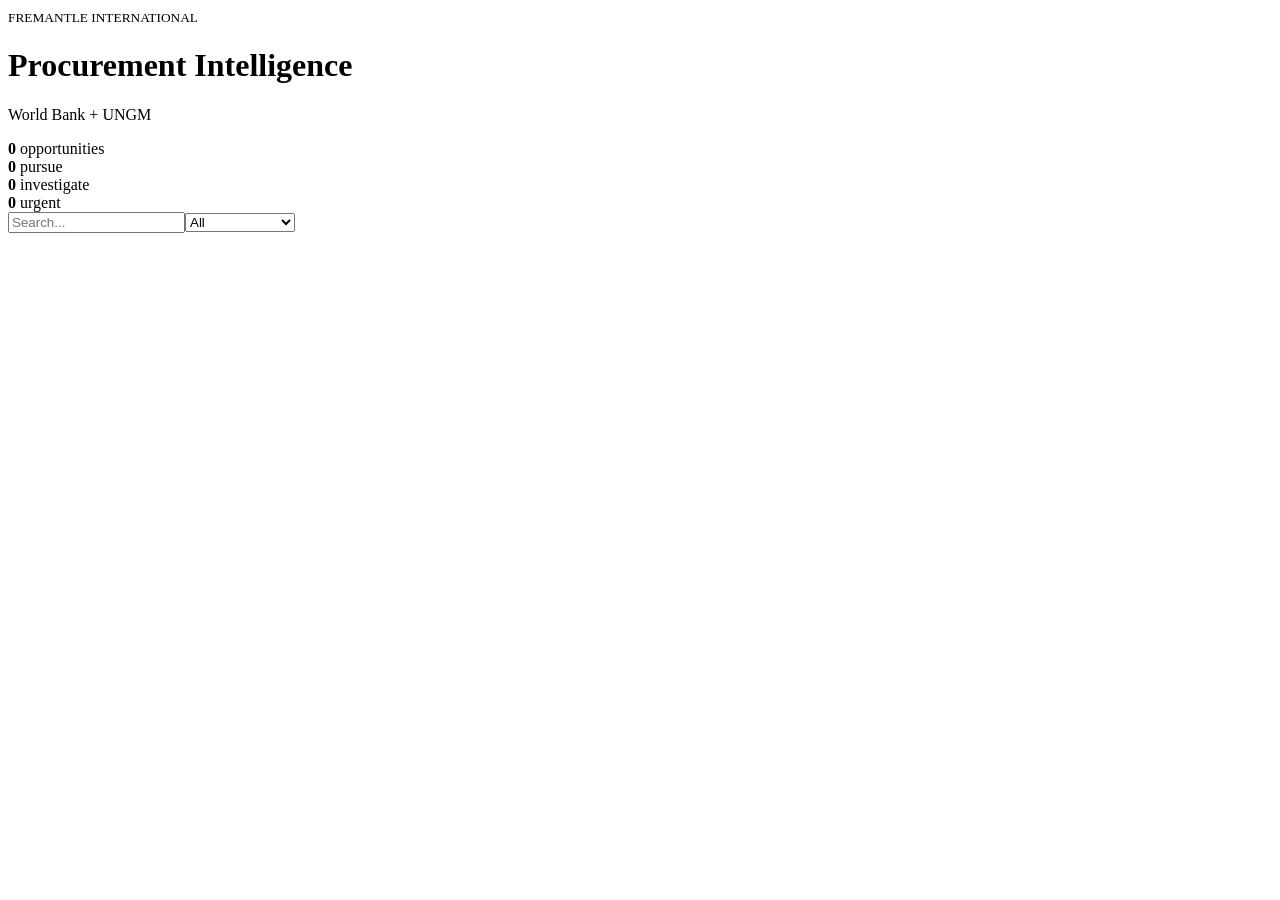
==== app/index.html @ 0e98d03f "Remove empty line at the beginning of index.html" ====
<!doctype html><html><head><meta charset="utf-8"><meta name="viewport" content="width=device-width"><title>Fremantle Procurement Intelligence</title><link rel="stylesheet" href="style.css"></head><body><header><div><small>FREMANTLE INTERNATIONAL</small><h1>Procurement Intelligence</h1><p>World Bank + UNGM</p></div><div id="date"></div></header><main><section class="metrics"><div><b id="n">0</b> opportunities</div><div><b id="p">0</b> pursue</div><div><b id="i">0</b> investigate</div><div><b id="u">0</b> urgent</div></section><section class="filters"><input id="q" placeholder="Search..."><select id="r"><option value="">All</option><option>PURSUE</option><option>INVESTIGATE</option><option>WATCH</option><option>PASS</option></select></section><div id="cards"></div></main><script src="app.js"></script></body></html>
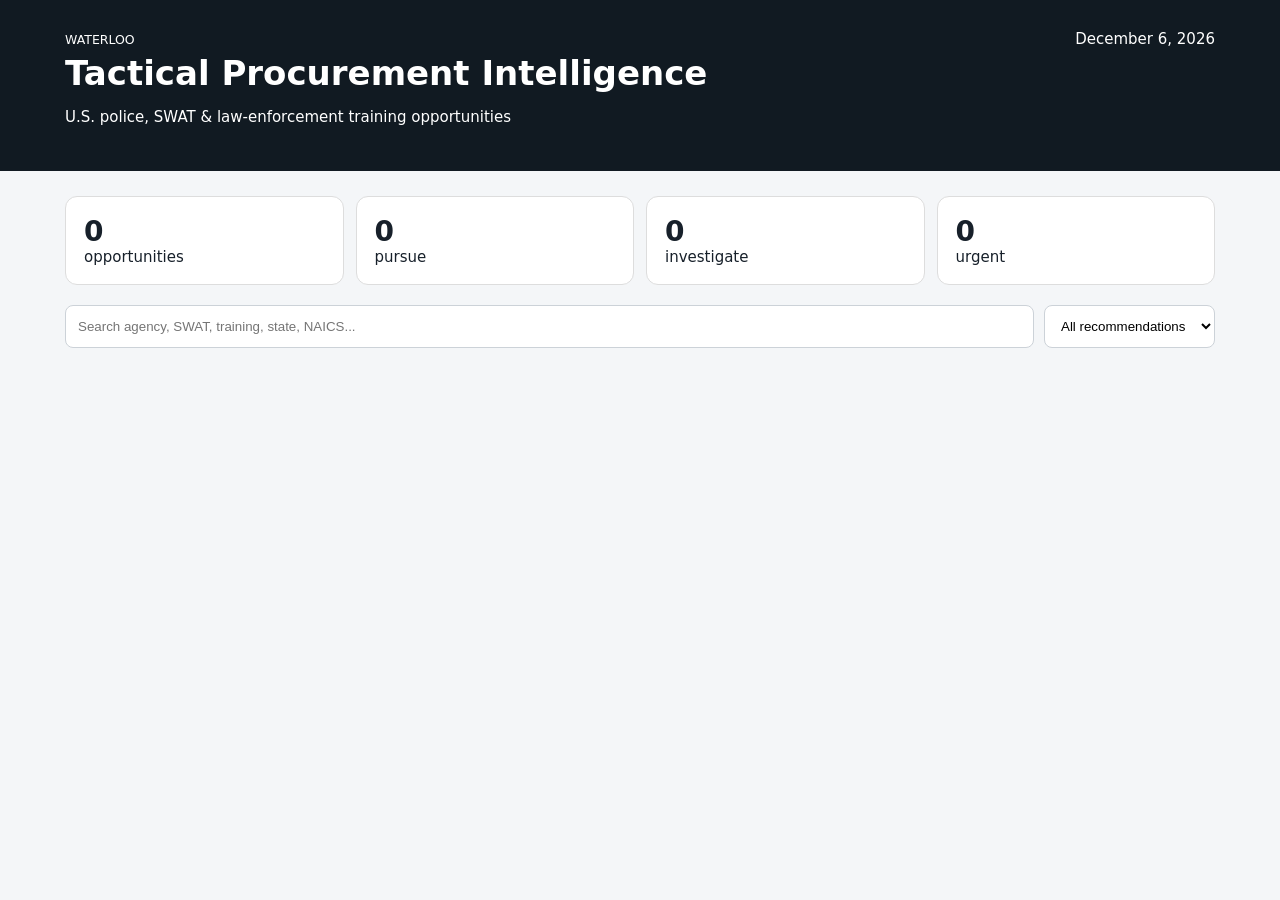
==== commit 06fcb174: "Retarget dashboard to tactical procurement" ====
--- a/app/index.html
+++ b/app/index.html
@@ -1 +1,39 @@
-<!doctype html><html><head><meta charset="utf-8"><meta name="viewport" content="width=device-width"><title>Fremantle Procurement Intelligence</title><link rel="stylesheet" href="style.css"></head><body><header><div><small>FREMANTLE INTERNATIONAL</small><h1>Procurement Intelligence</h1><p>World Bank + UNGM</p></div><div id="date"></div></header><main><section class="metrics"><div><b id="n">0</b> opportunities</div><div><b id="p">0</b> pursue</div><div><b id="i">0</b> investigate</div><div><b id="u">0</b> urgent</div></section><section class="filters"><input id="q" placeholder="Search..."><select id="r"><option value="">All</option><option>PURSUE</option><option>INVESTIGATE</option><option>WATCH</option><option>PASS</option></select></section><div id="cards"></div></main><script src="app.js"></script></body></html>
+<!doctype html>
+<html>
+<head>
+  <meta charset="utf-8">
+  <meta name="viewport" content="width=device-width">
+  <title>Waterloo Tactical Procurement Intelligence</title>
+  <link rel="stylesheet" href="style.css">
+</head>
+<body>
+  <header>
+    <div>
+      <small>WATERLOO</small>
+      <h1>Tactical Procurement Intelligence</h1>
+      <p>U.S. police, SWAT &amp; law-enforcement training opportunities</p>
+    </div>
+    <div id="date"></div>
+  </header>
+  <main>
+    <section class="metrics">
+      <div><b id="n">0</b> opportunities</div>
+      <div><b id="p">0</b> pursue</div>
+      <div><b id="i">0</b> investigate</div>
+      <div><b id="u">0</b> urgent</div>
+    </section>
+    <section class="filters">
+      <input id="q" placeholder="Search agency, SWAT, training, state, NAICS...">
+      <select id="r">
+        <option value="">All recommendations</option>
+        <option>PURSUE</option>
+        <option>INVESTIGATE</option>
+        <option>WATCH</option>
+        <option>PASS</option>
+      </select>
+    </section>
+    <div id="cards"></div>
+  </main>
+  <script src="app.js"></script>
+</body>
+</html>
--- a/app/style.css
+++ b/app/style.css
@@ -0,0 +1 @@
+body{margin:0;font:15px system-ui;background:#f4f6f8;color:#17202a}header{background:#111a22;color:white;padding:30px calc((100% - 1150px)/2);display:flex;justify-content:space-between}h1{margin:5px 0;font-size:34px}main{max-width:1150px;margin:25px auto;padding:0 20px}.metrics{display:grid;grid-template-columns:repeat(4,1fr);gap:12px}.metrics div,.card{background:white;border:1px solid #ddd;border-radius:12px;padding:18px}.metrics b{font-size:28px;display:block}.filters{display:flex;gap:10px;margin:20px 0}.filters input,.filters select{padding:12px;border:1px solid #ccd2d8;border-radius:8px;background:white}.filters input{flex:1}.card{display:grid;grid-template-columns:70px 1fr auto;gap:15px;margin:12px 0}.score{font-size:28px;font-weight:800}.title{font-weight:750;font-size:18px}.meta{color:#69737d;margin-top:5px}.badge{display:inline-block;margin-top:10px;padding:5px 9px;border-radius:20px;background:#edf0f3;font-size:11px;font-weight:700}@media(max-width:700px){.metrics{grid-template-columns:1fr 1fr}.card{grid-template-columns:55px 1fr}.card a{grid-column:2}}
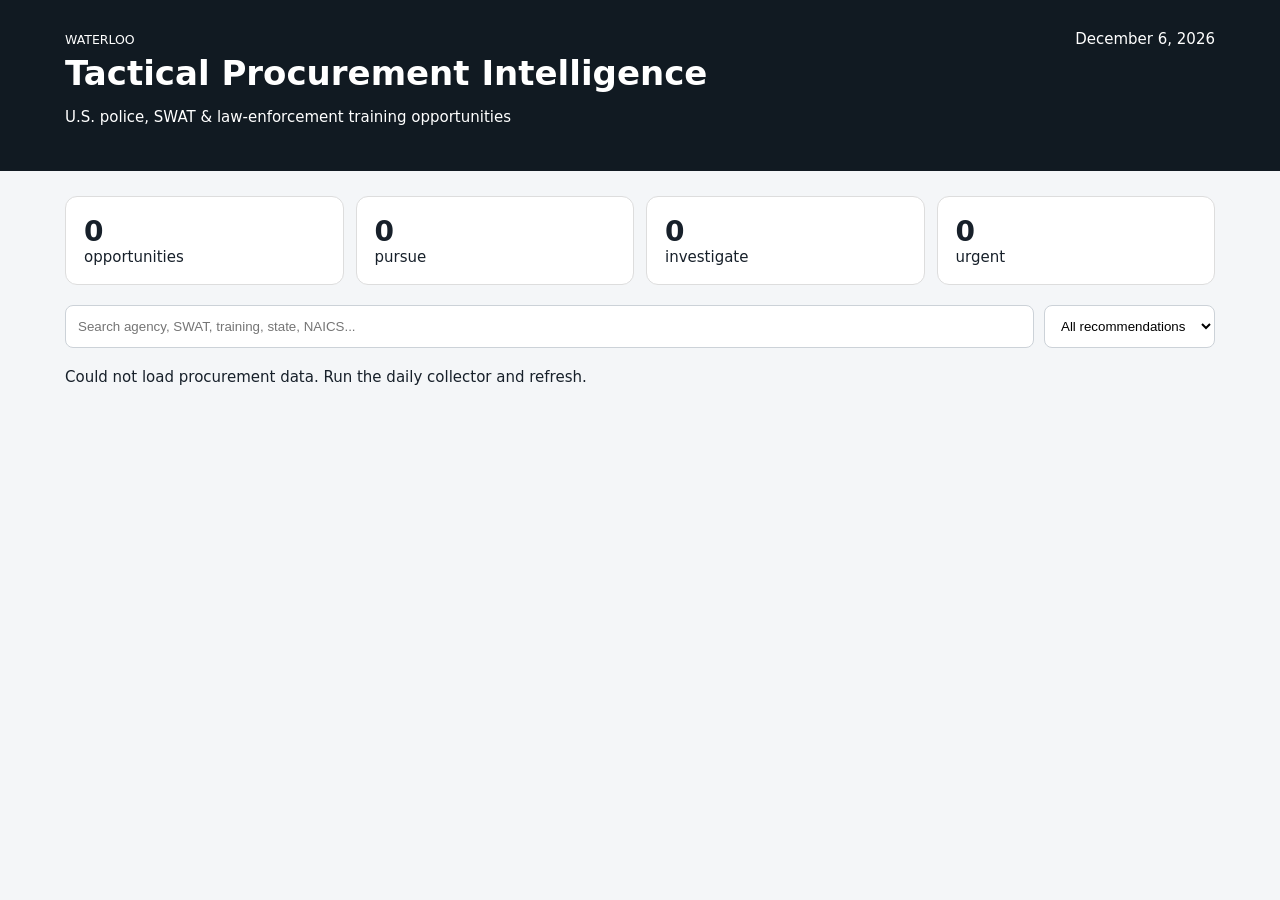
==== commit 66c4caf9: "Trigger Pages deployment for current tactical dashboard" ====
--- a/app/index.html
+++ b/app/index.html
@@ -23,7 +23,7 @@
       <div><b id="u">0</b> urgent</div>
     </section>
     <section class="filters">
-      <input id="q" placeholder="Search agency, SWAT, training, state, NAICS...">
+      <input id="q" placeholder="Search agency, SWAT, training, state, NAICS..." autocomplete="off">
       <select id="r">
         <option value="">All recommendations</option>
         <option>PURSUE</option>
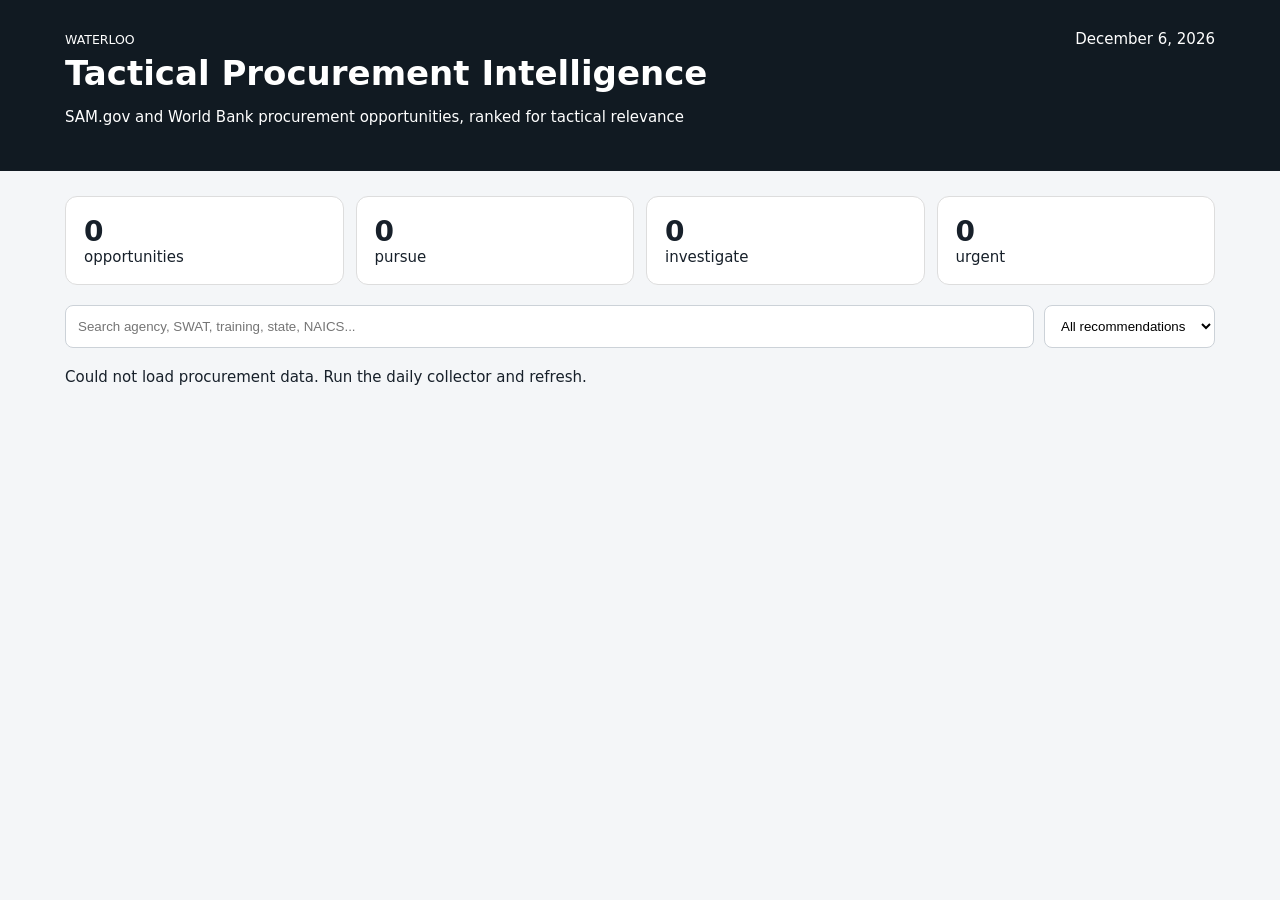
==== commit 50fe30c1: "Fix SAM.gov and World Bank procurement collectors" ====
--- a/app/index.html
+++ b/app/index.html
@@ -11,7 +11,7 @@
     <div>
       <small>WATERLOO</small>
       <h1>Tactical Procurement Intelligence</h1>
-      <p>U.S. police, SWAT &amp; law-enforcement training opportunities</p>
+      <p>SAM.gov and World Bank procurement opportunities, ranked for tactical relevance</p>
     </div>
     <div id="date"></div>
   </header>
@@ -34,6 +34,6 @@
     </section>
     <div id="cards"></div>
   </main>
-  <script src="app.js"></script>
+  <script src="app.js?v=procurement-20260915"></script>
 </body>
 </html>
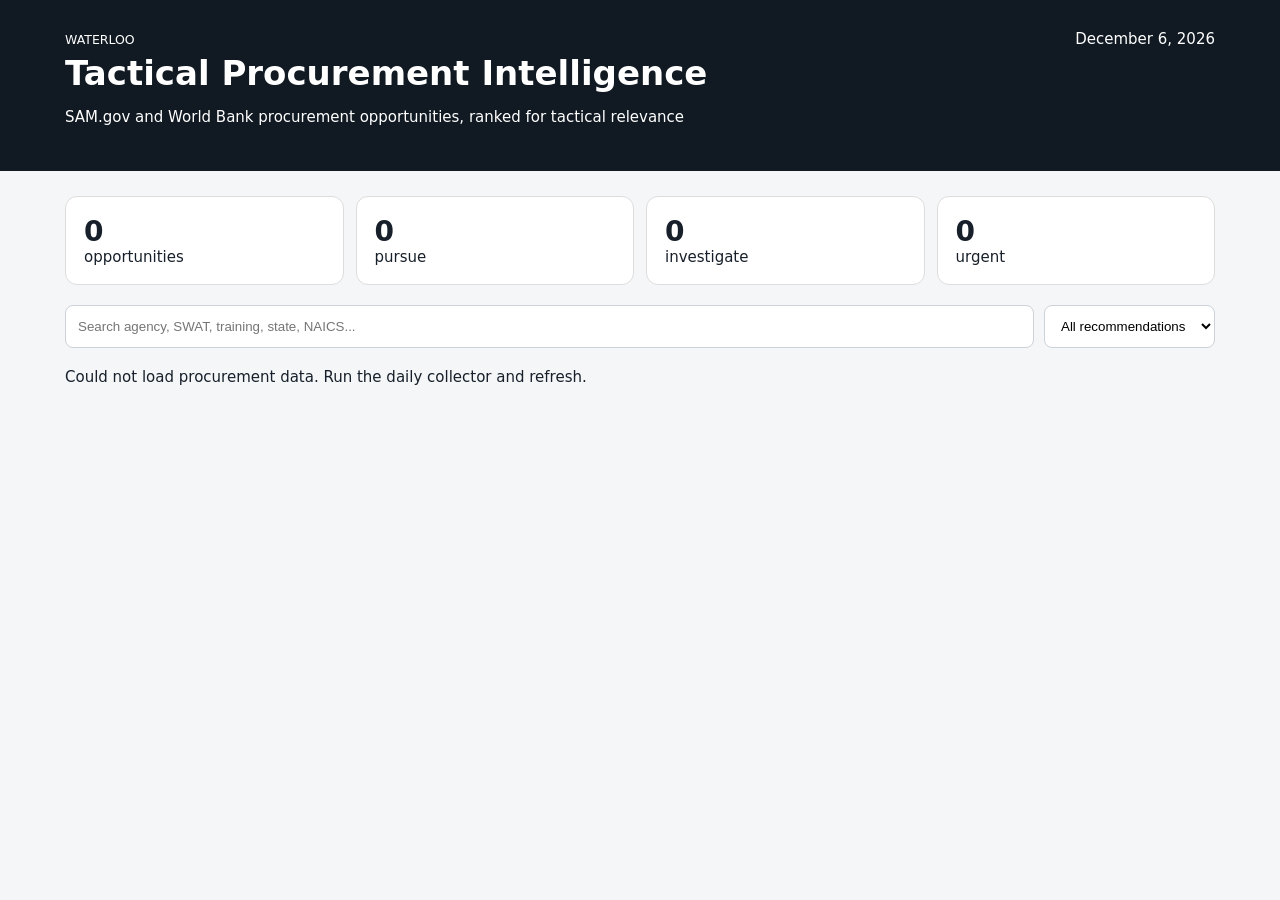
==== commit 2cc68470: "Deploy refreshed procurement data after collector runs" ====
--- a/app/index.html
+++ b/app/index.html
@@ -34,6 +34,6 @@
     </section>
     <div id="cards"></div>
   </main>
-  <script src="app.js?v=procurement-20260915"></script>
+  <script src="app.js?v=procurement-20260915b"></script>
 </body>
 </html>
